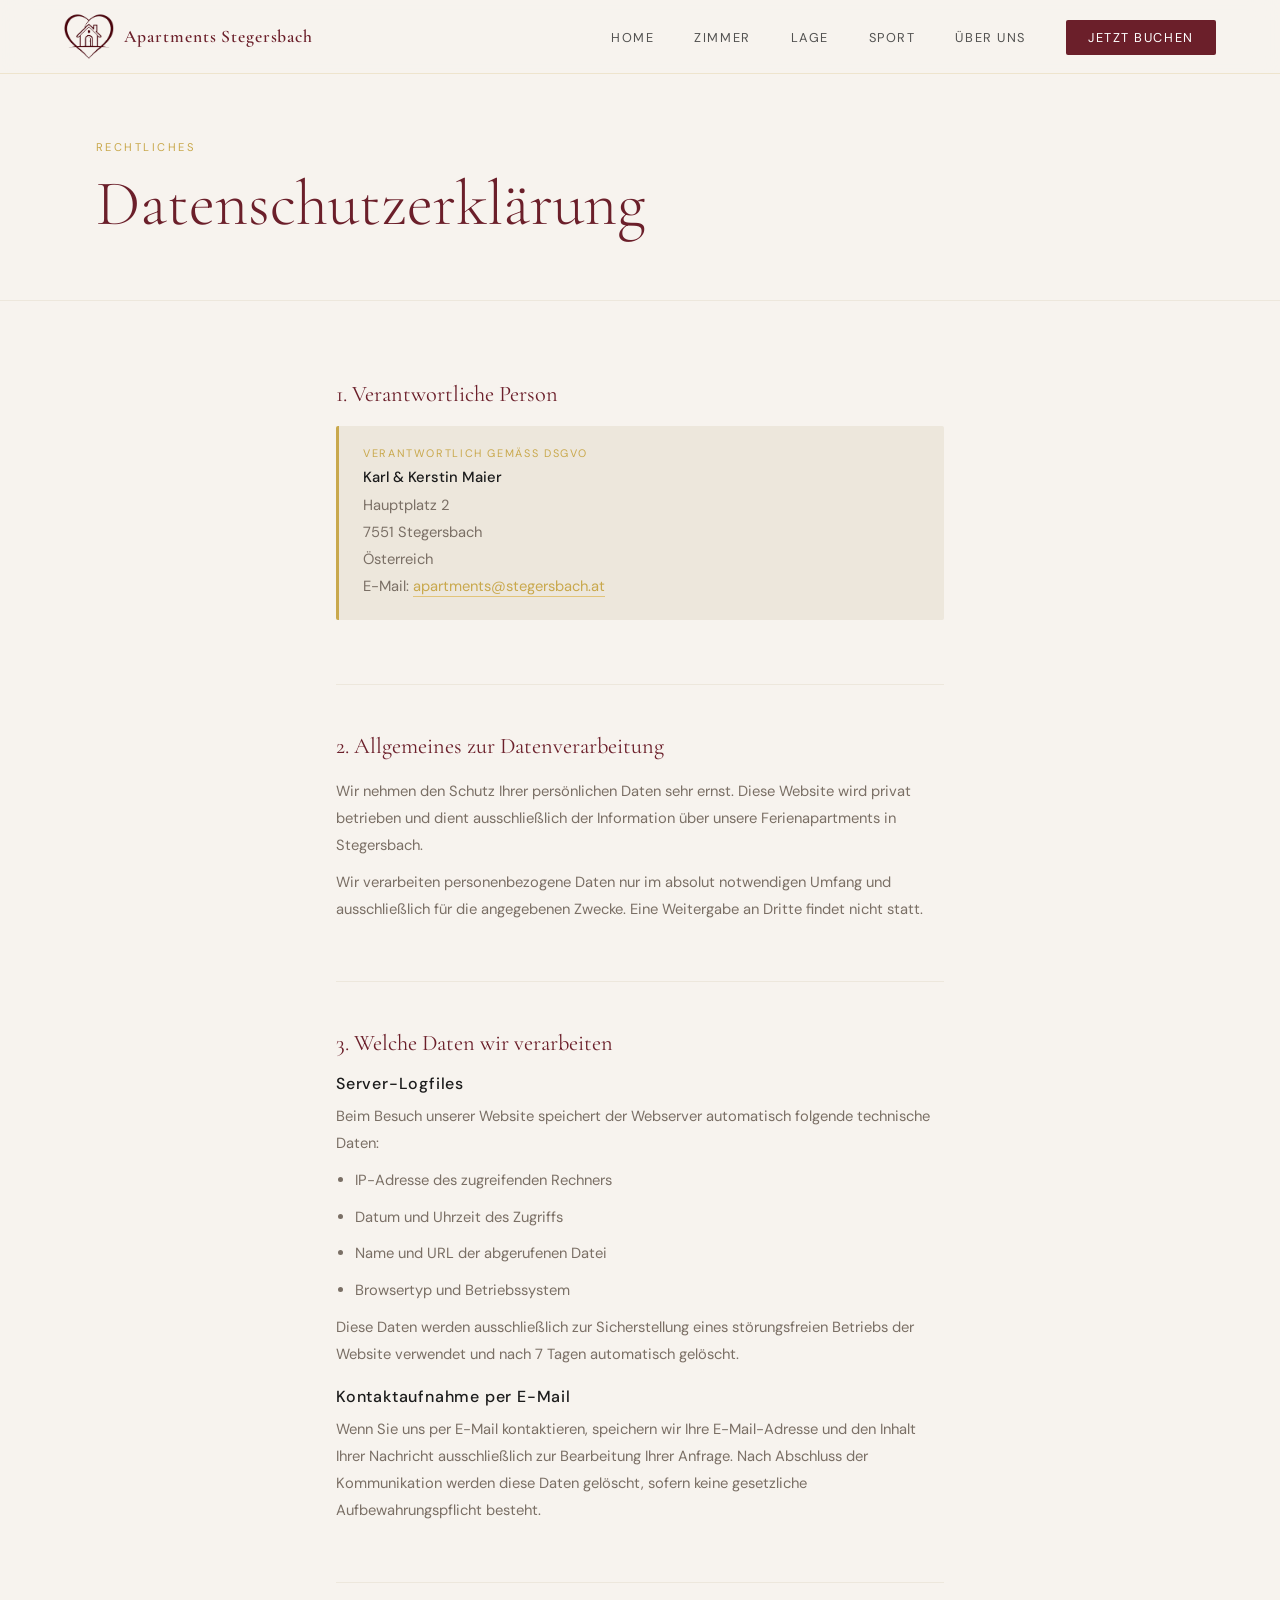
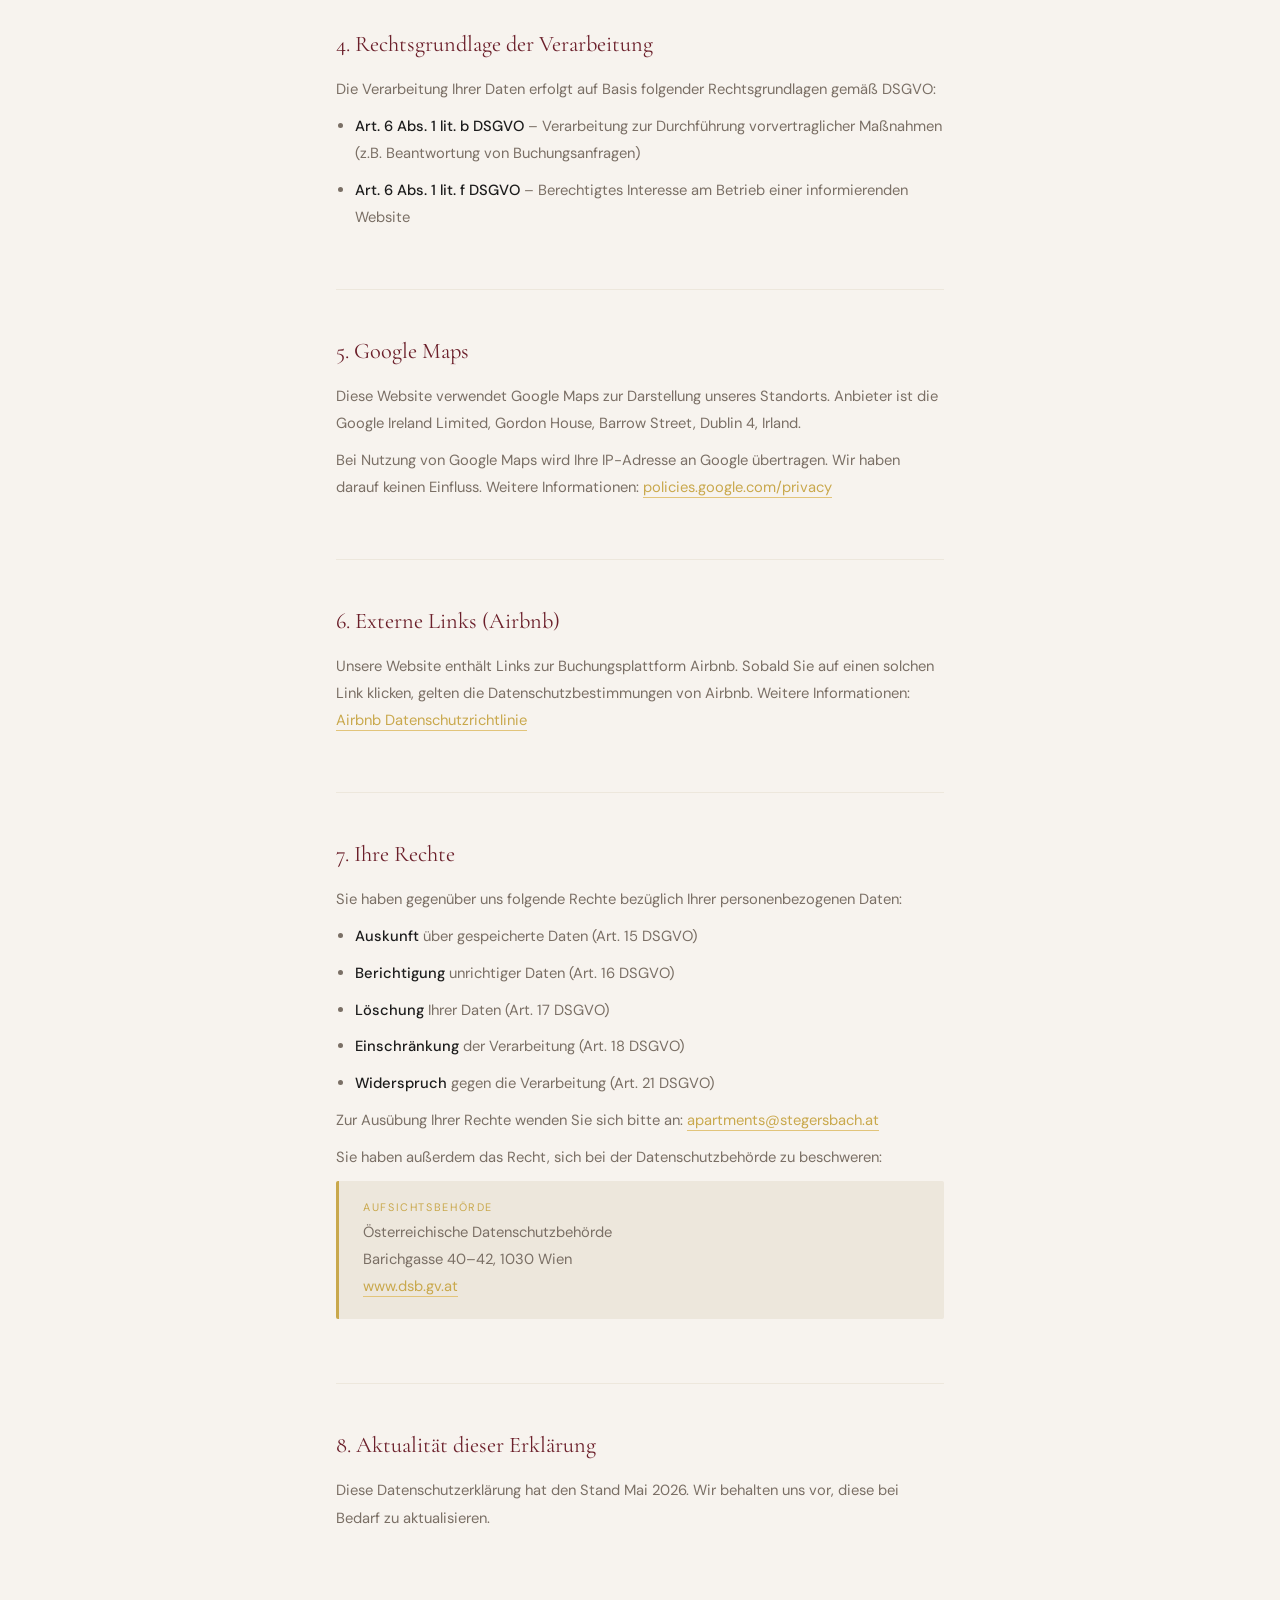
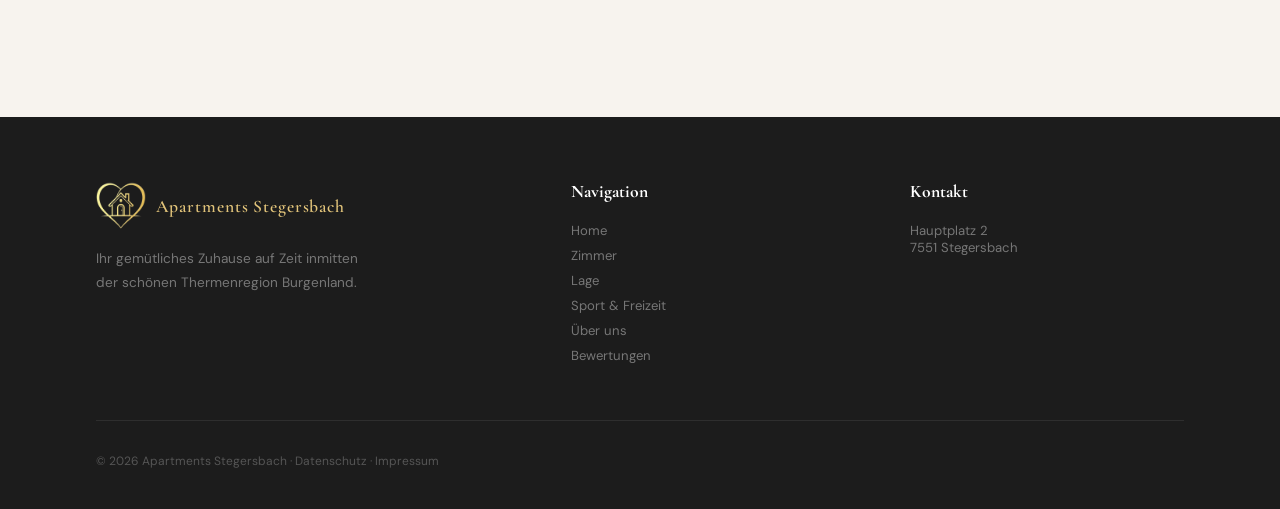
==== datenschutz.html @ 8decf9d4 "Website heartofstegersbach.at von Hostinger übernommen Statische Seite 1:1 vom Live-Server gesichert" ====
<!DOCTYPE html>
<html lang="de">
<head>
  <meta charset="UTF-8" />
  <meta name="viewport" content="width=device-width, initial-scale=1.0" />
  <title>Datenschutzerklärung – Apartments Stegersbach</title>
  <link rel="preconnect" href="https://fonts.googleapis.com" />
  <link rel="preconnect" href="https://fonts.gstatic.com" crossorigin />
  <link href="https://fonts.googleapis.com/css2?family=Cormorant+Garamond:ital,wght@0,300;0,400;0,600;1,300;1,400&family=DM+Sans:wght@300;400;500&display=swap" rel="stylesheet" />
  <link rel="stylesheet" href="style.css" />
  <style>
    .legal-hero {
      padding: 140px 6rem 60px;
      background: var(--cream);
      border-bottom: 1px solid var(--cream-dark);
    }
    .legal-hero span {
      display: block;
      font-size: 0.7rem;
      letter-spacing: 0.22em;
      text-transform: uppercase;
      color: var(--gold);
      margin-bottom: 0.8rem;
    }
    .legal-hero h1 {
      font-size: clamp(2.5rem, 5vw, 4rem);
      color: var(--burgundy);
    }
    .legal-content {
      max-width: 800px;
      margin: 0 auto;
      padding: 5rem 6rem;
    }
    .legal-section {
      margin-bottom: 3rem;
      padding-bottom: 3rem;
      border-bottom: 1px solid var(--cream-dark);
    }
    .legal-section:last-child { border-bottom: none; }
    .legal-section h2 {
      font-size: 1.4rem;
      color: var(--burgundy);
      margin-bottom: 1.2rem;
      font-family: 'Cormorant Garamond', serif;
      font-weight: 400;
    }
    .legal-section h3 {
      font-size: 1rem;
      color: var(--charcoal);
      margin: 1.2rem 0 0.6rem;
      font-family: 'DM Sans', sans-serif;
      font-weight: 500;
      letter-spacing: 0.05em;
    }
    .legal-section p,
    .legal-section li {
      font-size: 0.92rem;
      color: var(--muted);
      line-height: 1.85;
      margin-bottom: 0.6rem;
    }
    .legal-section ul { padding-left: 1.2rem; }
    .legal-section strong { color: var(--charcoal); font-weight: 500; }
    .legal-section a {
      color: var(--gold);
      text-decoration: none;
      border-bottom: 1px solid var(--gold-light);
    }
    .legal-section a:hover { color: var(--burgundy); border-color: var(--burgundy); }
    .legal-label {
      font-size: 0.68rem;
      letter-spacing: 0.15em;
      text-transform: uppercase;
      color: var(--gold);
      display: block;
      margin-bottom: 0.3rem;
    }
    .legal-block {
      background: var(--cream-dark);
      border-left: 3px solid var(--gold);
      padding: 1.2rem 1.5rem;
      margin-bottom: 1rem;
      border-radius: 2px;
    }
    .legal-block p { margin: 0; }
    @media (max-width: 900px) {
      .legal-hero { padding: 120px 2rem 40px; }
      .legal-content { padding: 3rem 2rem; }
    }
    @media (max-width: 600px) {
      .legal-hero { padding: 100px 1.5rem 30px; }
      .legal-content { padding: 2rem 1.5rem; }
    }
  </style>
</head>
<body>

  <!-- NAVBAR -->
  <nav id="navbar">
    <a href="index.html" class="logo">
      <img src="images/logo-burgundy.jpg" class="logo-icon" alt="heartofstegersbach" />
      <span class="logo-text">Apartments Stegersbach</span>
    </a>
    <button class="burger" id="burger" aria-label="Menü öffnen">
      <span></span><span></span><span></span>
    </button>
    <ul class="nav-links" id="navLinks">
      <li><a href="index.html">Home</a></li>
      <li><a href="zimmer.html">Zimmer</a></li>
      <li><a href="index.html#zentrum">Lage</a></li>
      <li><a href="index.html#sport">Sport</a></li>
      <li><a href="ueber-uns.html">Über uns</a></li>
      <li><a href="https://www.airbnb.at/rooms/1131870969533709881?source_impression_id=p3_1778003307_P3C-FinyMxoVpWGq" target="_blank" rel="noopener" class="nav-cta">Jetzt buchen</a></li>
    </ul>
  </nav>

  <!-- HERO -->
  <div class="legal-hero">
    <span>Rechtliches</span>
    <h1>Datenschutz&shy;erklärung</h1>
  </div>

  <!-- CONTENT -->
  <div class="legal-content">

    <div class="legal-section">
      <h2>1. Verantwortliche Person</h2>
      <div class="legal-block">
        <span class="legal-label">Verantwortlich gemäß DSGVO</span>
        <p><strong>Karl & Kerstin Maier</strong><br>
        Hauptplatz 2<br>
        7551 Stegersbach<br>
        Österreich<br>
        E-Mail: <a href="mailto:apartments@stegersbach.at">apartments@stegersbach.at</a></p>
      </div>
    </div>

    <div class="legal-section">
      <h2>2. Allgemeines zur Datenverarbeitung</h2>
      <p>Wir nehmen den Schutz Ihrer persönlichen Daten sehr ernst. Diese Website wird privat betrieben und dient ausschließlich der Information über unsere Ferienapartments in Stegersbach.</p>
      <p>Wir verarbeiten personenbezogene Daten nur im absolut notwendigen Umfang und ausschließlich für die angegebenen Zwecke. Eine Weitergabe an Dritte findet nicht statt.</p>
    </div>

    <div class="legal-section">
      <h2>3. Welche Daten wir verarbeiten</h2>

      <h3>Server-Logfiles</h3>
      <p>Beim Besuch unserer Website speichert der Webserver automatisch folgende technische Daten:</p>
      <ul>
        <li>IP-Adresse des zugreifenden Rechners</li>
        <li>Datum und Uhrzeit des Zugriffs</li>
        <li>Name und URL der abgerufenen Datei</li>
        <li>Browsertyp und Betriebssystem</li>
      </ul>
      <p>Diese Daten werden ausschließlich zur Sicherstellung eines störungsfreien Betriebs der Website verwendet und nach 7 Tagen automatisch gelöscht.</p>

      <h3>Kontaktaufnahme per E-Mail</h3>
      <p>Wenn Sie uns per E-Mail kontaktieren, speichern wir Ihre E-Mail-Adresse und den Inhalt Ihrer Nachricht ausschließlich zur Bearbeitung Ihrer Anfrage. Nach Abschluss der Kommunikation werden diese Daten gelöscht, sofern keine gesetzliche Aufbewahrungspflicht besteht.</p>
    </div>

    <div class="legal-section">
      <h2>4. Rechtsgrundlage der Verarbeitung</h2>
      <p>Die Verarbeitung Ihrer Daten erfolgt auf Basis folgender Rechtsgrundlagen gemäß DSGVO:</p>
      <ul>
        <li><strong>Art. 6 Abs. 1 lit. b DSGVO</strong> – Verarbeitung zur Durchführung vorvertraglicher Maßnahmen (z.B. Beantwortung von Buchungsanfragen)</li>
        <li><strong>Art. 6 Abs. 1 lit. f DSGVO</strong> – Berechtigtes Interesse am Betrieb einer informierenden Website</li>
      </ul>
    </div>

    <div class="legal-section">
      <h2>5. Google Maps</h2>
      <p>Diese Website verwendet Google Maps zur Darstellung unseres Standorts. Anbieter ist die Google Ireland Limited, Gordon House, Barrow Street, Dublin 4, Irland.</p>
      <p>Bei Nutzung von Google Maps wird Ihre IP-Adresse an Google übertragen. Wir haben darauf keinen Einfluss. Weitere Informationen: <a href="https://policies.google.com/privacy" target="_blank" rel="noopener">policies.google.com/privacy</a></p>
    </div>

    <div class="legal-section">
      <h2>6. Externe Links (Airbnb)</h2>
      <p>Unsere Website enthält Links zur Buchungsplattform Airbnb. Sobald Sie auf einen solchen Link klicken, gelten die Datenschutzbestimmungen von Airbnb. Weitere Informationen: <a href="https://www.airbnb.at/help/article/2855" target="_blank" rel="noopener">Airbnb Datenschutzrichtlinie</a></p>
    </div>

    <div class="legal-section">
      <h2>7. Ihre Rechte</h2>
      <p>Sie haben gegenüber uns folgende Rechte bezüglich Ihrer personenbezogenen Daten:</p>
      <ul>
        <li><strong>Auskunft</strong> über gespeicherte Daten (Art. 15 DSGVO)</li>
        <li><strong>Berichtigung</strong> unrichtiger Daten (Art. 16 DSGVO)</li>
        <li><strong>Löschung</strong> Ihrer Daten (Art. 17 DSGVO)</li>
        <li><strong>Einschränkung</strong> der Verarbeitung (Art. 18 DSGVO)</li>
        <li><strong>Widerspruch</strong> gegen die Verarbeitung (Art. 21 DSGVO)</li>
      </ul>
      <p>Zur Ausübung Ihrer Rechte wenden Sie sich bitte an: <a href="mailto:apartments@stegersbach.at">apartments@stegersbach.at</a></p>
      <p>Sie haben außerdem das Recht, sich bei der Datenschutzbehörde zu beschweren:</p>
      <div class="legal-block">
        <span class="legal-label">Aufsichtsbehörde</span>
        <p>Österreichische Datenschutzbehörde<br>
        Barichgasse 40–42, 1030 Wien<br>
        <a href="https://www.dsb.gv.at" target="_blank" rel="noopener">www.dsb.gv.at</a></p>
      </div>
    </div>

    <div class="legal-section">
      <h2>8. Aktualität dieser Erklärung</h2>
      <p>Diese Datenschutzerklärung hat den Stand Mai 2026. Wir behalten uns vor, diese bei Bedarf zu aktualisieren.</p>
    </div>

  </div>

<!-- FOOTER -->
<footer>
  <div class="footer-top">
    <div class="footer-brand">
      <a href="#" class="logo">
        <img src="images/logo.jpg" class="logo-icon" alt="heartofstegersbach" />
        <span class="logo-text">Apartments Stegersbach</span>
      </a>
      <p>Ihr gemütliches Zuhause auf Zeit inmitten der schönen Thermenregion Burgenland.</p>
    </div>
    <div class="footer-col">
      <h4>Navigation</h4>
      <a href="#hero">Home</a>
      <a href="zimmer.html">Zimmer</a>
      <a href="#zentrum">Lage</a>
      <a href="#sport">Sport & Freizeit</a>
      <a href="ueber-uns.html">Über uns</a>
      <a href="#testimonials">Bewertungen</a>
    </div>
    <div class="footer-col">
      <h4>Kontakt</h4>
      <p>Hauptplatz 2<br>7551 Stegersbach</p>
    </div>
  </div>
  <div class="footer-bottom">
    <p>© 2026 Apartments Stegersbach · <a href="datenschutz.html" style="color:rgba(255,255,255,0.25);text-decoration:none;">Datenschutz</a> · <a href="impressum.html" style="color:rgba(255,255,255,0.25);text-decoration:none;">Impressum</a></p>
    <div class="social-links"></div>
  </div>
</footer>

  <script>
    const navbar = document.getElementById('navbar');
    window.addEventListener('scroll', () => navbar.classList.toggle('scrolled', window.scrollY > 40));
    const burger = document.getElementById('burger');
    const navLinks = document.getElementById('navLinks');
    burger.addEventListener('click', () => {
      burger.classList.toggle('open');
      navLinks.classList.toggle('open');
    });
    navLinks.querySelectorAll('a').forEach(link => {
      link.addEventListener('click', () => {
        burger.classList.remove('open');
        navLinks.classList.remove('open');
      });
    });
  </script>
</body>
</html>
---- style.css ----
/* ═══════════════════════════════════════════════════
   Apartments Stegersbach – Gemeinsames Stylesheet
   Gültig für: index.html, zimmer.html, ueber-uns.html
   ═══════════════════════════════════════════════════ */

/* ── CSS VARIABLEN ── */
:root {
  --burgundy: #6B1F2A;
  --burgundy-light: #8a2535;
  --gold: #C9A84C;
  --gold-light: #e2c47a;
  --cream: #F7F3EE;
  --cream-dark: #EDE7DC;
  --charcoal: #1C1C1C;
  --muted: #7A6F65;
  --white: #FFFFFF;
}

/* ── RESET & BASE ── */
*, *::before, *::after { box-sizing: border-box; margin: 0; padding: 0; }
html { scroll-behavior: smooth; }
body {
  font-family: 'DM Sans', sans-serif;
  background: var(--cream);
  color: var(--charcoal);
  overflow-x: hidden;
}

/* ── TYPOGRAFIE ── */
h1, h2, h3 { font-family: 'Cormorant Garamond', serif; font-weight: 300; line-height: 1.15; }
h1 { font-size: clamp(2.8rem, 6vw, 5rem); }
h2 { font-size: clamp(2rem, 4vw, 3.4rem); }
h3 { font-size: clamp(1.4rem, 2.5vw, 2rem); }

/* ── SECTION TAG ── */
.section-tag {
  display: block;
  font-size: 0.68rem;
  letter-spacing: 0.22em;
  text-transform: uppercase;
  color: var(--gold);
  margin-bottom: 0.8rem;
}

section { position: relative; }

/* ══════════════════════════════
   NAVBAR (Header)
   ══════════════════════════════ */
nav {
  position: fixed;
  top: 0; left: 0; right: 0;
  z-index: 999 !important;
  display: flex;
  align-items: center;
  justify-content: space-between;
  padding: 1.2rem 4rem;
  background: rgba(247, 243, 238, 0.9);
  backdrop-filter: blur(14px);
  -webkit-backdrop-filter: blur(14px);
  border-bottom: 1px solid rgba(201, 168, 76, 0.2);
  transition: box-shadow 0.3s;
  height: 74px; /* ← feste Höhe */
}

.room-nav {
  z-index: 90;
  top: 74px; /* ← exakt gleich wie nav height */
}

nav.scrolled { box-shadow: 0 2px 30px rgba(0,0,0,0.08); }

.logo {
  display: flex;
  align-items: center;
  gap: 0.6rem;
  text-decoration: none;
  color: var(--burgundy);
}
.logo-icon {
  width: 50px; height: 50px;
  display: flex; align-items: center; justify-content: center;
  font-size: 1.2rem;
}
.logo-text {
  font-family: 'Cormorant Garamond', serif;
  font-size: 1.1rem;
  font-weight: 600;
  letter-spacing: 0.05em;
}

.nav-links { display: flex; gap: 2.5rem; list-style: none; }
.nav-links a {
  text-decoration: none;
  font-size: 0.8rem;
  letter-spacing: 0.12em;
  text-transform: uppercase;
  color: var(--charcoal);
  opacity: 0.75;
  transition: opacity 0.2s, color 0.2s;
  position: relative;
}
.nav-links a::after {
  content: '';
  position: absolute; bottom: -3px; left: 0; right: 0;
  height: 1px;
  background: var(--gold);
  transform: scaleX(0);
  transform-origin: left;
  transition: transform 0.25s ease;
}
.nav-links a:hover,
.nav-links a.active { opacity: 1; color: var(--burgundy); }
.nav-links a:hover::after,
.nav-links a.active::after { transform: scaleX(1); }

.nav-cta {
  background: var(--burgundy) !important;
  color: var(--white) !important;
  opacity: 1 !important;
  padding: 0.55rem 1.4rem;
  border-radius: 2px;
}
.nav-cta::after { display: none !important; }
.nav-cta:hover { background: var(--burgundy-light) !important; }

/* ══════════════════════════════
   BUTTONS
   ══════════════════════════════ */
.btn-primary {
  display: inline-block;
  padding: 0.9rem 2.2rem;
  background: var(--burgundy);
  color: var(--white);
  text-decoration: none;
  font-size: 0.8rem;
  letter-spacing: 0.1em;
  text-transform: uppercase;
  border-radius: 2px;
  transition: background 0.25s, transform 0.2s;
  cursor: pointer;
  border: none;
  font-family: 'DM Sans', sans-serif;
}
.btn-primary:hover { background: var(--burgundy-light); transform: translateY(-2px); }

.btn-outline {
  display: inline-block;
  padding: 0.9rem 2.2rem;
  border: 1.5px solid var(--gold);
  color: var(--gold);
  text-decoration: none;
  font-size: 0.8rem;
  letter-spacing: 0.1em;
  text-transform: uppercase;
  border-radius: 2px;
  transition: background 0.25s, color 0.25s, transform 0.2s;
  cursor: pointer;
  background: transparent;
  font-family: 'DM Sans', sans-serif;
}
.btn-outline:hover { background: var(--gold); color: var(--white); transform: translateY(-2px); }

/* ══════════════════════════════
   FOOTER
   ══════════════════════════════ */
footer {
  background: var(--charcoal);
  padding: 4rem 6rem 2.5rem;
}
.footer-top {
  display: grid;
  grid-template-columns: 1.5fr 1fr 1fr;
  gap: 4rem;
  padding-bottom: 3rem;
  border-bottom: 1px solid rgba(255,255,255,0.08);
  margin-bottom: 2rem;
}
.footer-brand .logo { color: var(--gold-light); margin-bottom: 1rem; }
.footer-brand p {
  font-size: 0.85rem;
  color: rgba(255,255,255,0.4);
  line-height: 1.75;
  max-width: 280px;
  margin-top: 1rem;
}
.footer-col h4 {
  font-family: 'Cormorant Garamond', serif;
  font-size: 1.1rem;
  color: var(--white);
  margin-bottom: 1.2rem;
}
.footer-col a,
.footer-col p {
  display: block;
  font-size: 0.82rem;
  color: rgba(255,255,255,0.4);
  text-decoration: none;
  margin-bottom: 0.5rem;
  transition: color 0.2s;
}
.footer-col a:hover { color: var(--gold-light); }
.footer-bottom {
  display: flex;
  justify-content: space-between;
  align-items: center;
}
.footer-bottom p { font-size: 0.75rem; color: rgba(255,255,255,0.25); }
.social-links { display: flex; gap: 0.8rem; }
.social-link {
  width: 34px; height: 34px;
  border: 1px solid rgba(255,255,255,0.12);
  border-radius: 50%;
  display: flex; align-items: center; justify-content: center;
  color: rgba(255,255,255,0.4);
  text-decoration: none;
  font-size: 0.8rem;
  transition: border-color 0.2s, color 0.2s;
}
.social-link:hover { border-color: var(--gold); color: var(--gold); }

/* ══════════════════════════════
   SCROLL REVEAL ANIMATIONEN
   ══════════════════════════════ */
.reveal {
  opacity: 0;
  transform: translateY(28px);
  transition: opacity 0.75s ease, transform 0.75s ease;
}
.reveal.visible { opacity: 1; transform: translateY(0); }

.reveal-left {
  opacity: 0;
  transform: translateX(-30px);
  transition: opacity 0.75s ease, transform 0.75s ease;
}
.reveal-left.visible { opacity: 1; transform: translateX(0); }

.reveal-right {
  opacity: 0;
  transform: translateX(30px);
  transition: opacity 0.75s ease, transform 0.75s ease;
}
.reveal-right.visible { opacity: 1; transform: translateX(0); }

.reveal-delay-1,
.d1 { transition-delay: 0.1s; }
.reveal-delay-2,
.d2 { transition-delay: 0.2s; }
.reveal-delay-3,
.d3 { transition-delay: 0.3s; }
.reveal-delay-4,
.d4 { transition-delay: 0.4s; }

/* ── KEYFRAME ANIMATIONEN ── */
@keyframes fadeUp {
  from { opacity: 0; transform: translateY(20px); }
  to   { opacity: 1; transform: translateY(0); }
}
@keyframes fadeIn {
  from { opacity: 0; }
  to   { opacity: 1; }
}

/* ══════════════════════════════
   RESPONSIVE / MOBILE (gemeinsam)
   ══════════════════════════════ */
@media (max-width: 900px) {
  nav { padding: 1rem 1.5rem; }
  .nav-links { display: none; }
  footer { padding: 3rem 2rem 2rem; }
  .footer-top { grid-template-columns: 1fr; gap: 2rem; }
}

/* ══ BURGER MENÜ ══ */
.burger {
  display: none;
  flex-direction: column;
  gap: 5px;
  cursor: pointer;
  padding: 0.5rem;
  background: none;
  border: none;
  z-index: 200;
}
.burger span {
  display: block;
  width: 24px;
  height: 2px;
  background: var(--burgundy);
  transition: transform 0.3s, opacity 0.3s;
}
.burger.open span:nth-child(1) { transform: translateY(7px) rotate(45deg); }
.burger.open span:nth-child(2) { opacity: 0; }
.burger.open span:nth-child(3) { transform: translateY(-7px) rotate(-45deg); }

@media (max-width: 900px) {
  .burger { display: flex; }

  /* Fullscreen Overlay */
  .nav-links {
    display: none !important;
    position: fixed !important;
    top: 0 !important;
    left: 0 !important;
    right: 0 !important;
    bottom: 0 !important;
    width: 100vw !important;
    height: 100vh !important;
    background: var(--cream) !important;
    flex-direction: column !important;
    align-items: center !important;
    justify-content: center !important;
    gap: 2rem !important;
    z-index: 150 !important;
    margin: 0 !important;
    padding: 0 !important;
    list-style: none !important;
  }
  .nav-links.open { display: flex !important; }
  .nav-links a {
    font-size: 1.2rem;
    letter-spacing: 0.15em;
    color: var(--burgundy);
  }
  .nav-links .nav-cta {
    padding: 0.8rem 2rem;
    font-size: 1rem;
    background: var(--burgundy) !important;
    color: var(--white) !important;
  }

  /* STEGERSBACH Schriftzug ausblenden */
  .hero-left::before {
    display: none !important;
  }
}

/* Karten-Container füllt die gesamte Grid-Zelle */
.location-map {
  display: flex;
  flex-direction: column;
}

.location-map .map-container {
  flex: 1;
  min-height: 0;
  height: auto !important; /* überschreibt das inline height:300px */
}
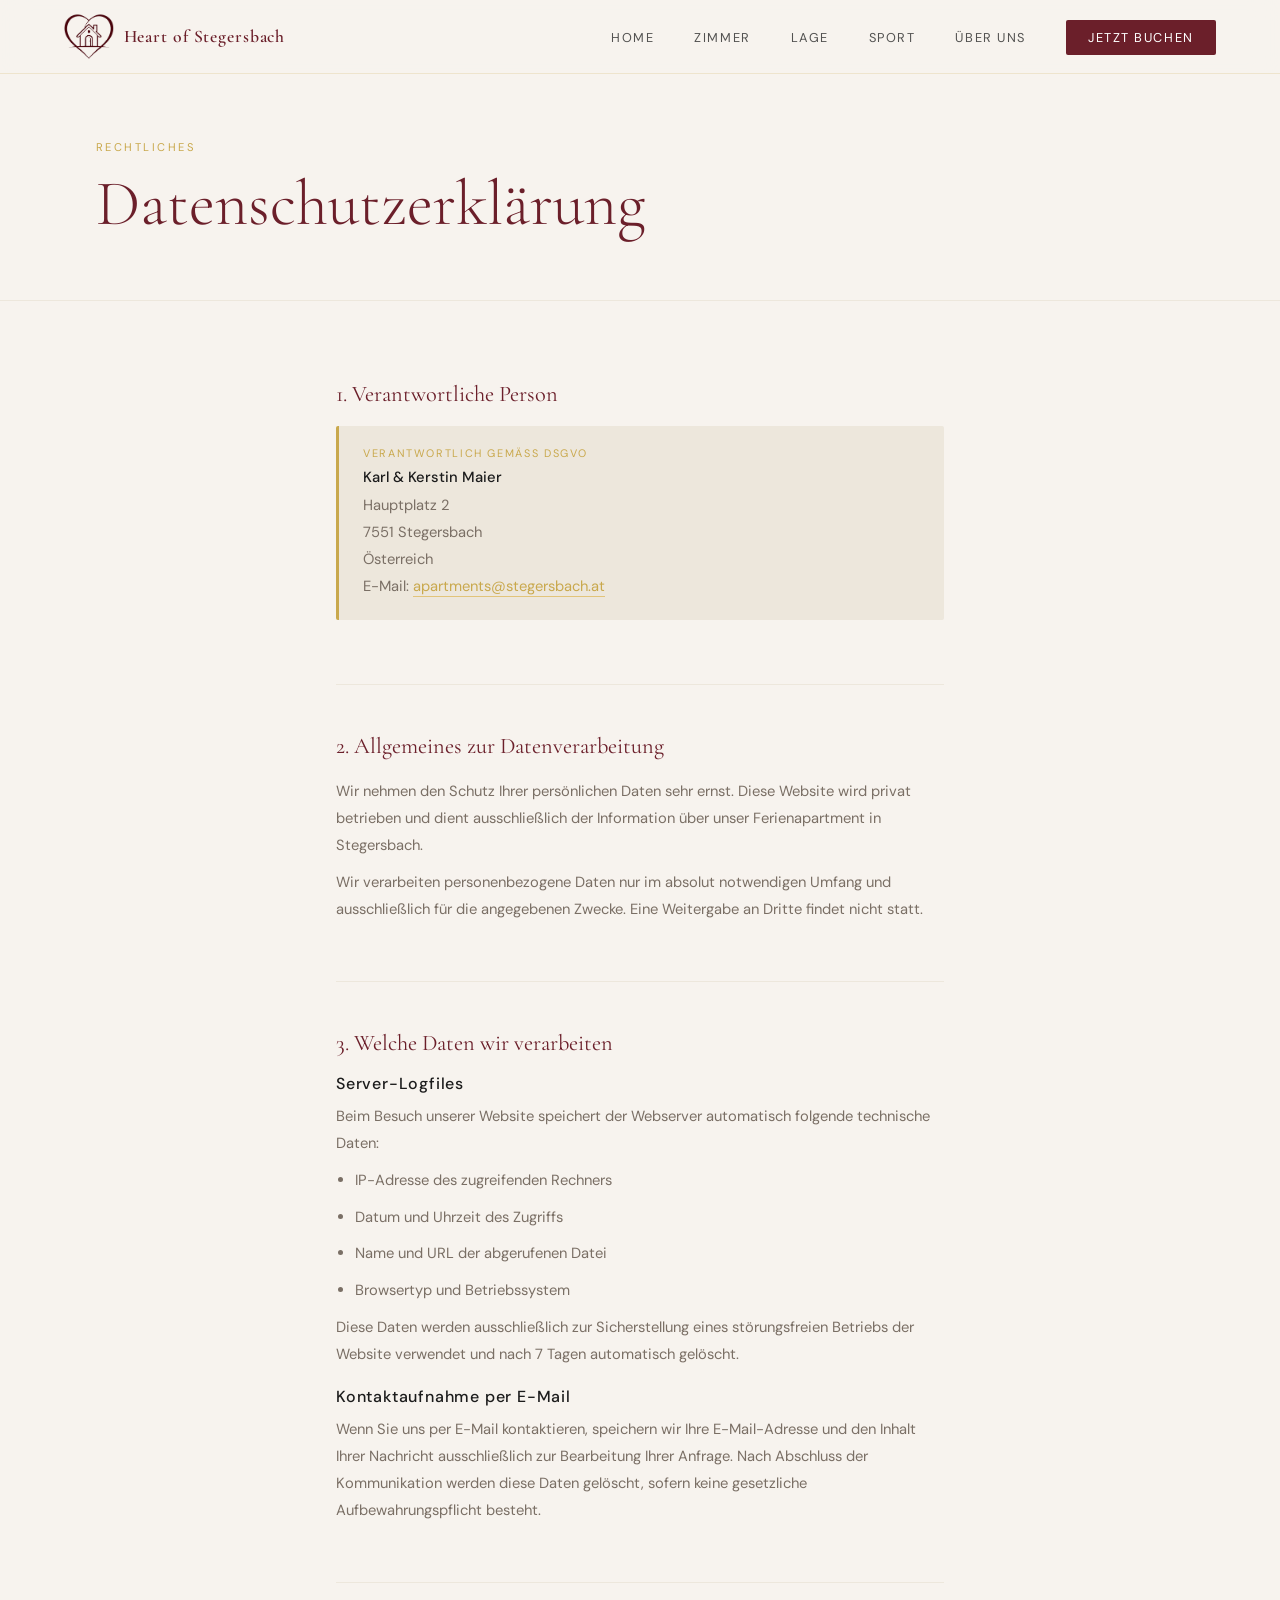
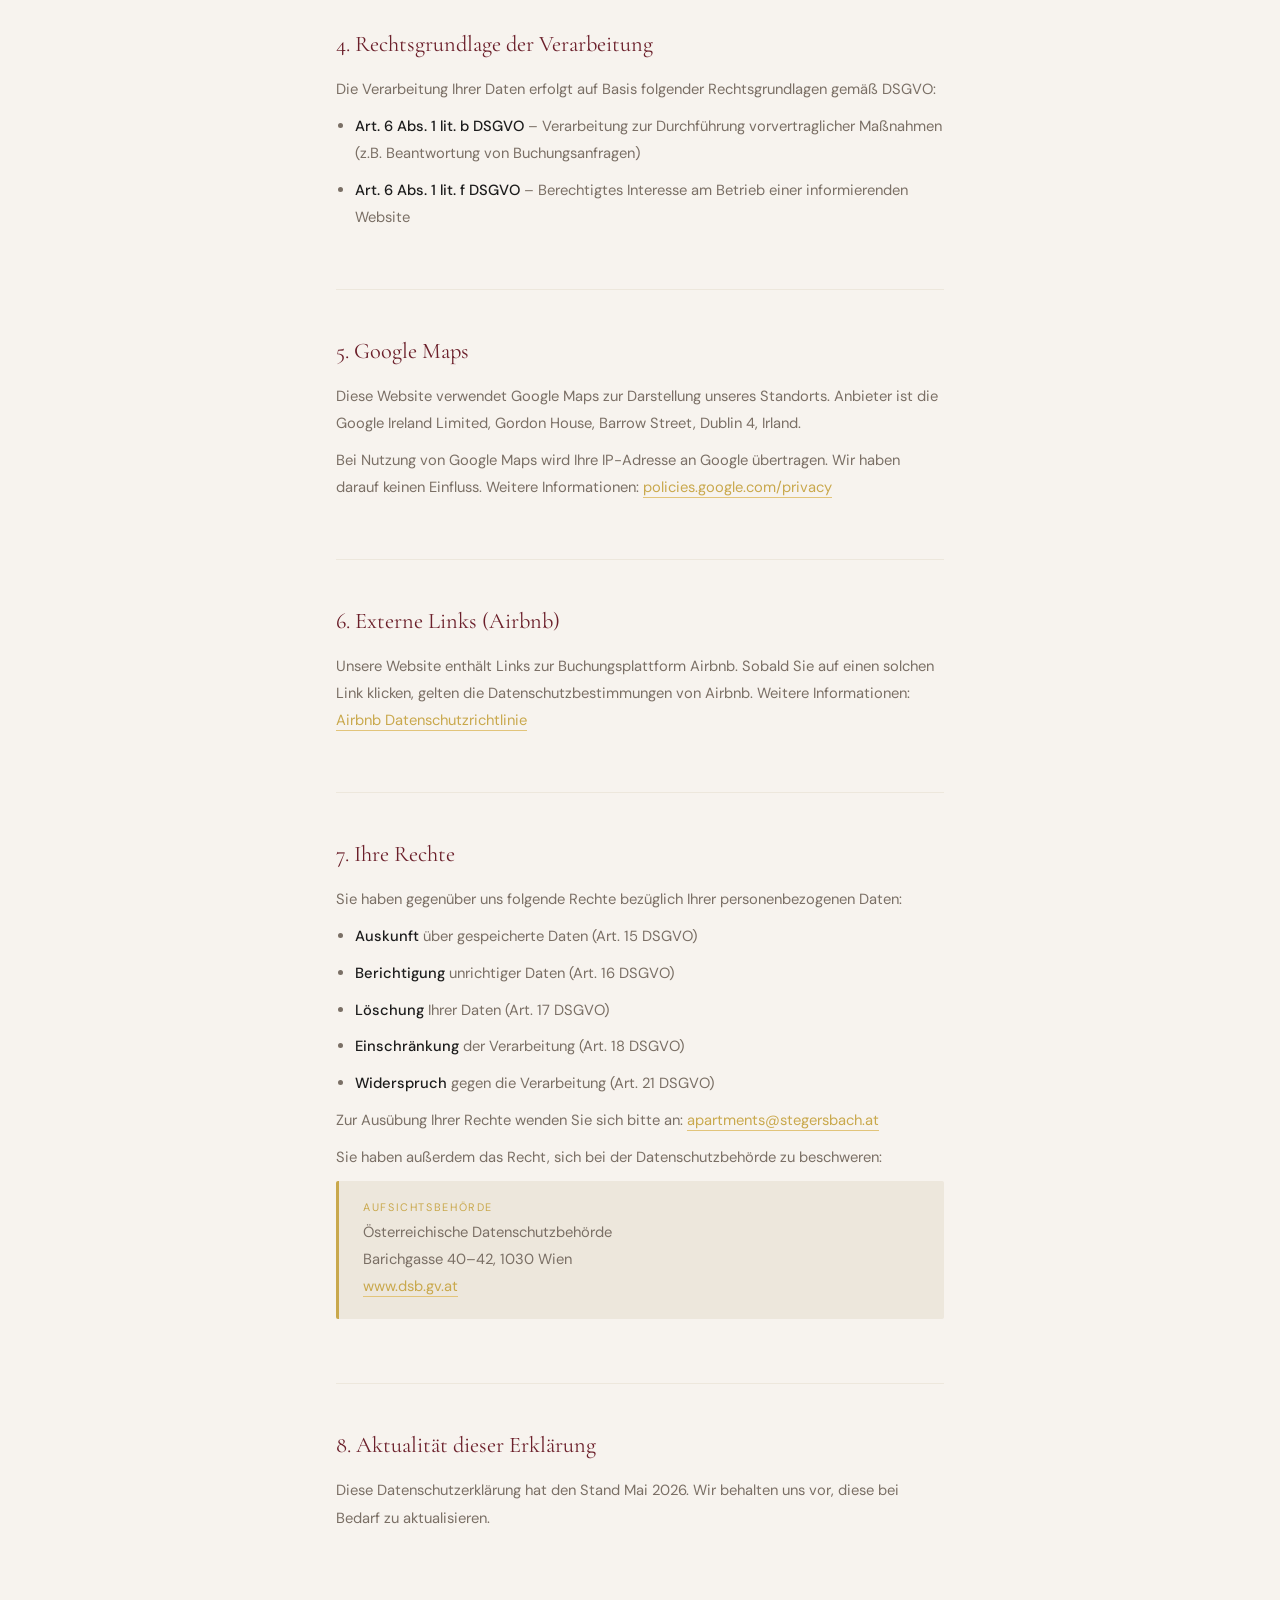
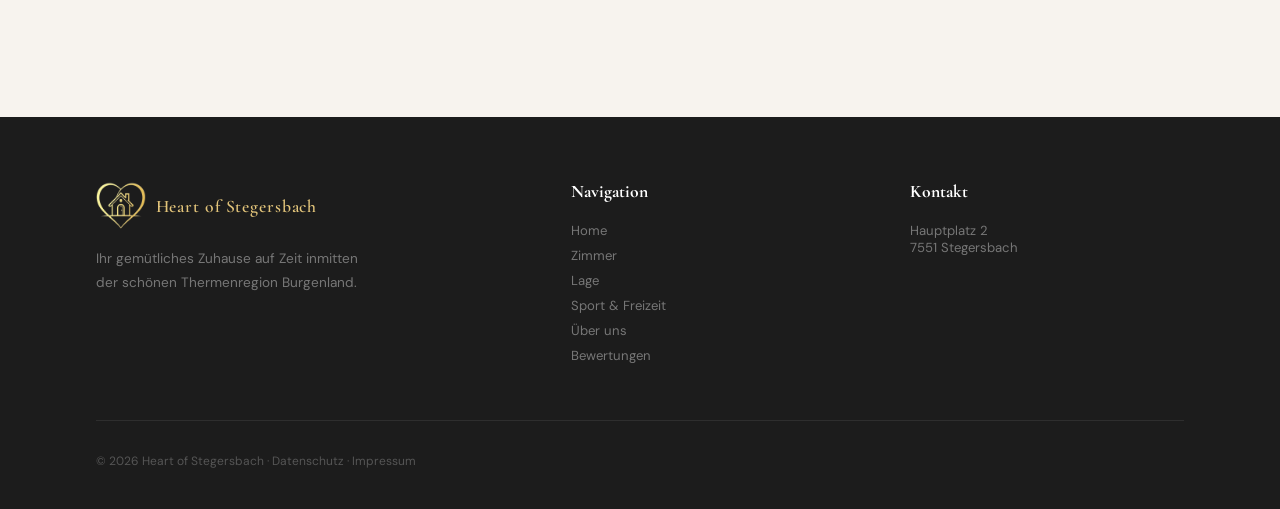
==== commit 17235767: "Name auf „Heart of Stegersbach“ geändert, Zimmer statt Apartments Es ist ein Apartment mit mehreren " ====
--- a/datenschutz.html
+++ b/datenschutz.html
@@ -3,7 +3,11 @@
 <head>
   <meta charset="UTF-8" />
   <meta name="viewport" content="width=device-width, initial-scale=1.0" />
-  <title>Datenschutzerklärung – Apartments Stegersbach</title>
+  <title>Datenschutzerklärung – Heart of Stegersbach</title>
+  <meta name="description" content="Datenschutzerklärung von Heart of Stegersbach: welche Daten beim Besuch dieser Website verarbeitet werden und welche Rechte Sie haben." />
+  <link rel="icon" href="favicon.ico" sizes="48x48" />
+  <link rel="icon" href="icon-192.png" type="image/png" sizes="192x192" />
+  <link rel="apple-touch-icon" href="apple-touch-icon.png" />
   <link rel="preconnect" href="https://fonts.googleapis.com" />
   <link rel="preconnect" href="https://fonts.gstatic.com" crossorigin />
   <link href="https://fonts.googleapis.com/css2?family=Cormorant+Garamond:ital,wght@0,300;0,400;0,600;1,300;1,400&family=DM+Sans:wght@300;400;500&display=swap" rel="stylesheet" />
@@ -99,7 +103,7 @@
   <nav id="navbar">
     <a href="index.html" class="logo">
       <img src="images/logo-burgundy.jpg" class="logo-icon" alt="heartofstegersbach" />
-      <span class="logo-text">Apartments Stegersbach</span>
+      <span class="logo-text">Heart of Stegersbach</span>
     </a>
     <button class="burger" id="burger" aria-label="Menü öffnen">
       <span></span><span></span><span></span>
@@ -137,7 +141,7 @@
 
     <div class="legal-section">
       <h2>2. Allgemeines zur Datenverarbeitung</h2>
-      <p>Wir nehmen den Schutz Ihrer persönlichen Daten sehr ernst. Diese Website wird privat betrieben und dient ausschließlich der Information über unsere Ferienapartments in Stegersbach.</p>
+      <p>Wir nehmen den Schutz Ihrer persönlichen Daten sehr ernst. Diese Website wird privat betrieben und dient ausschließlich der Information über unser Ferienapartment in Stegersbach.</p>
       <p>Wir verarbeiten personenbezogene Daten nur im absolut notwendigen Umfang und ausschließlich für die angegebenen Zwecke. Eine Weitergabe an Dritte findet nicht statt.</p>
     </div>
 
@@ -211,7 +215,7 @@
     <div class="footer-brand">
       <a href="#" class="logo">
         <img src="images/logo.jpg" class="logo-icon" alt="heartofstegersbach" />
-        <span class="logo-text">Apartments Stegersbach</span>
+        <span class="logo-text">Heart of Stegersbach</span>
       </a>
       <p>Ihr gemütliches Zuhause auf Zeit inmitten der schönen Thermenregion Burgenland.</p>
     </div>
@@ -230,7 +234,7 @@
     </div>
   </div>
   <div class="footer-bottom">
-    <p>© 2026 Apartments Stegersbach · <a href="datenschutz.html" style="color:rgba(255,255,255,0.25);text-decoration:none;">Datenschutz</a> · <a href="impressum.html" style="color:rgba(255,255,255,0.25);text-decoration:none;">Impressum</a></p>
+    <p>© 2026 Heart of Stegersbach · <a href="datenschutz.html" style="color:rgba(255,255,255,0.25);text-decoration:none;">Datenschutz</a> · <a href="impressum.html" style="color:rgba(255,255,255,0.25);text-decoration:none;">Impressum</a></p>
     <div class="social-links"></div>
   </div>
 </footer>
--- a/style.css
+++ b/style.css
@@ -1,5 +1,5 @@
 /* ═══════════════════════════════════════════════════
-   Apartments Stegersbach – Gemeinsames Stylesheet
+   Heart of Stegersbach – Gemeinsames Stylesheet
    Gültig für: index.html, zimmer.html, ueber-uns.html
    ═══════════════════════════════════════════════════ */
 
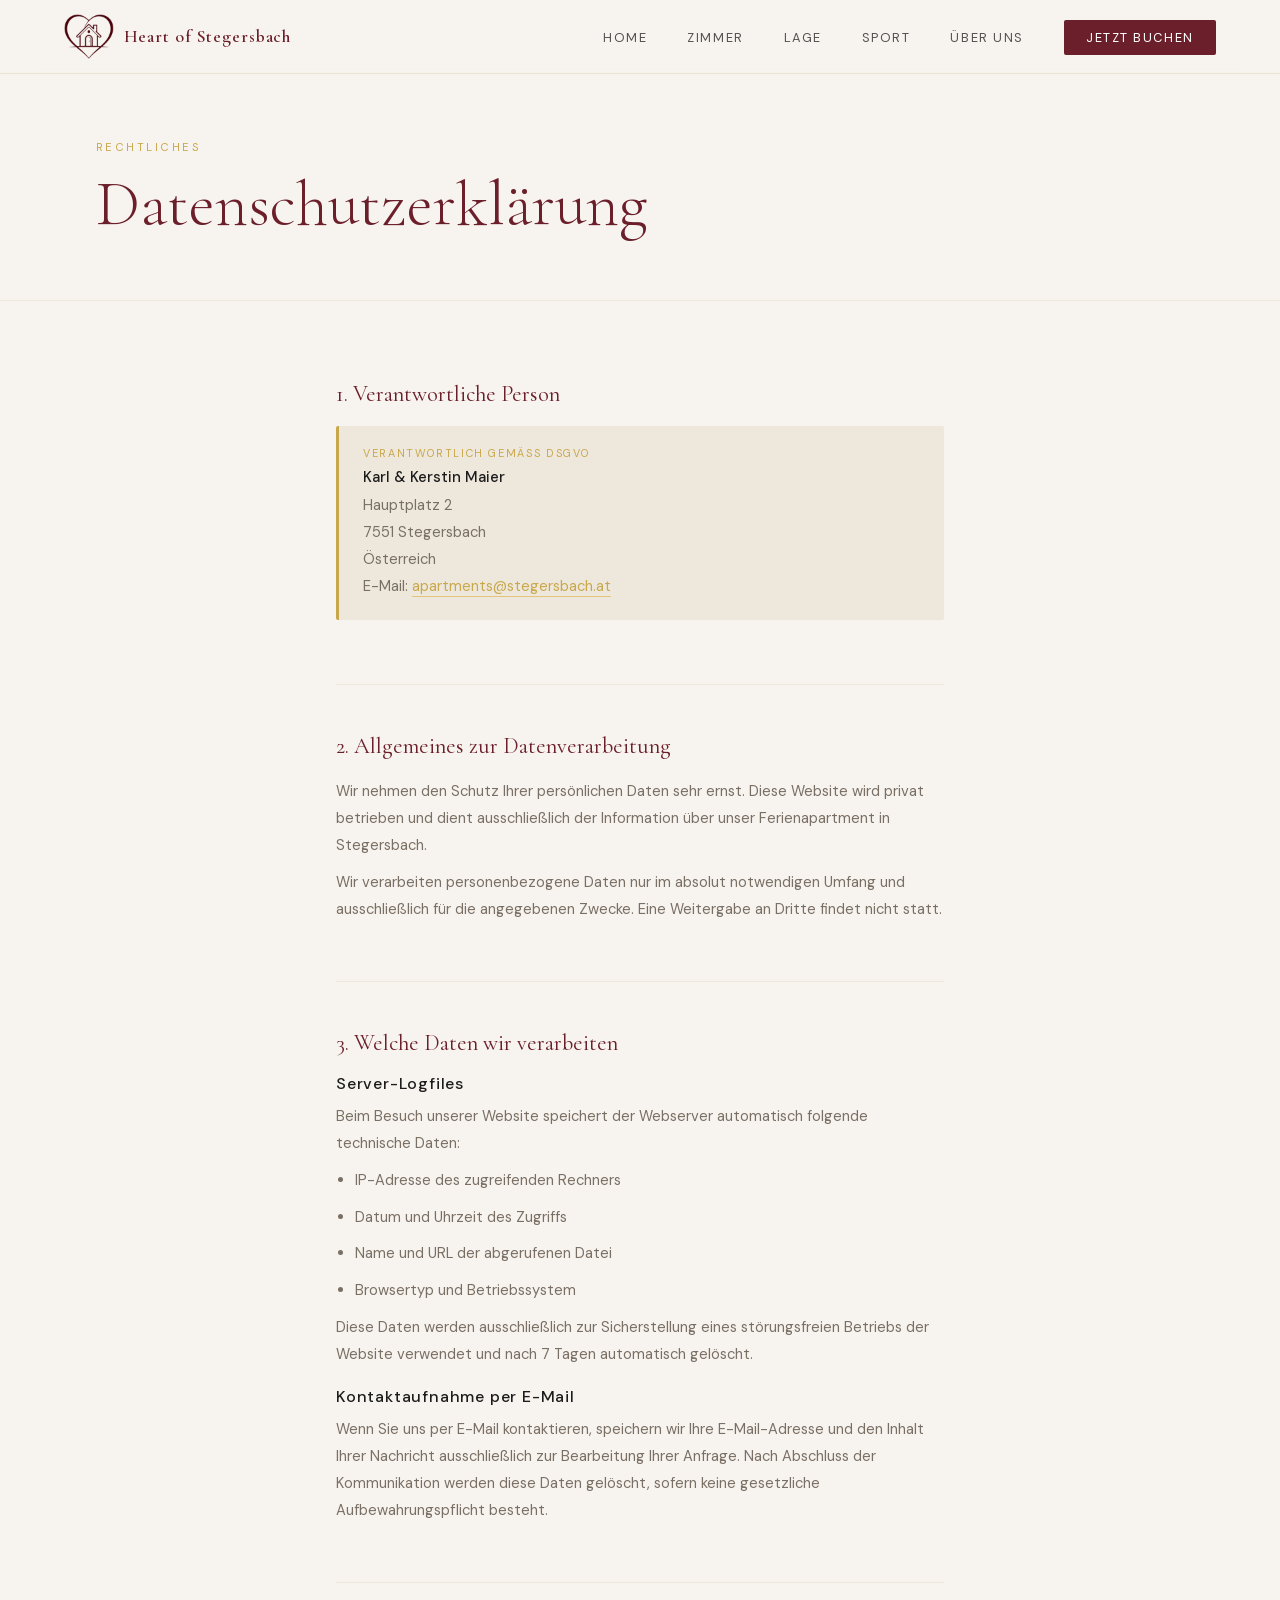
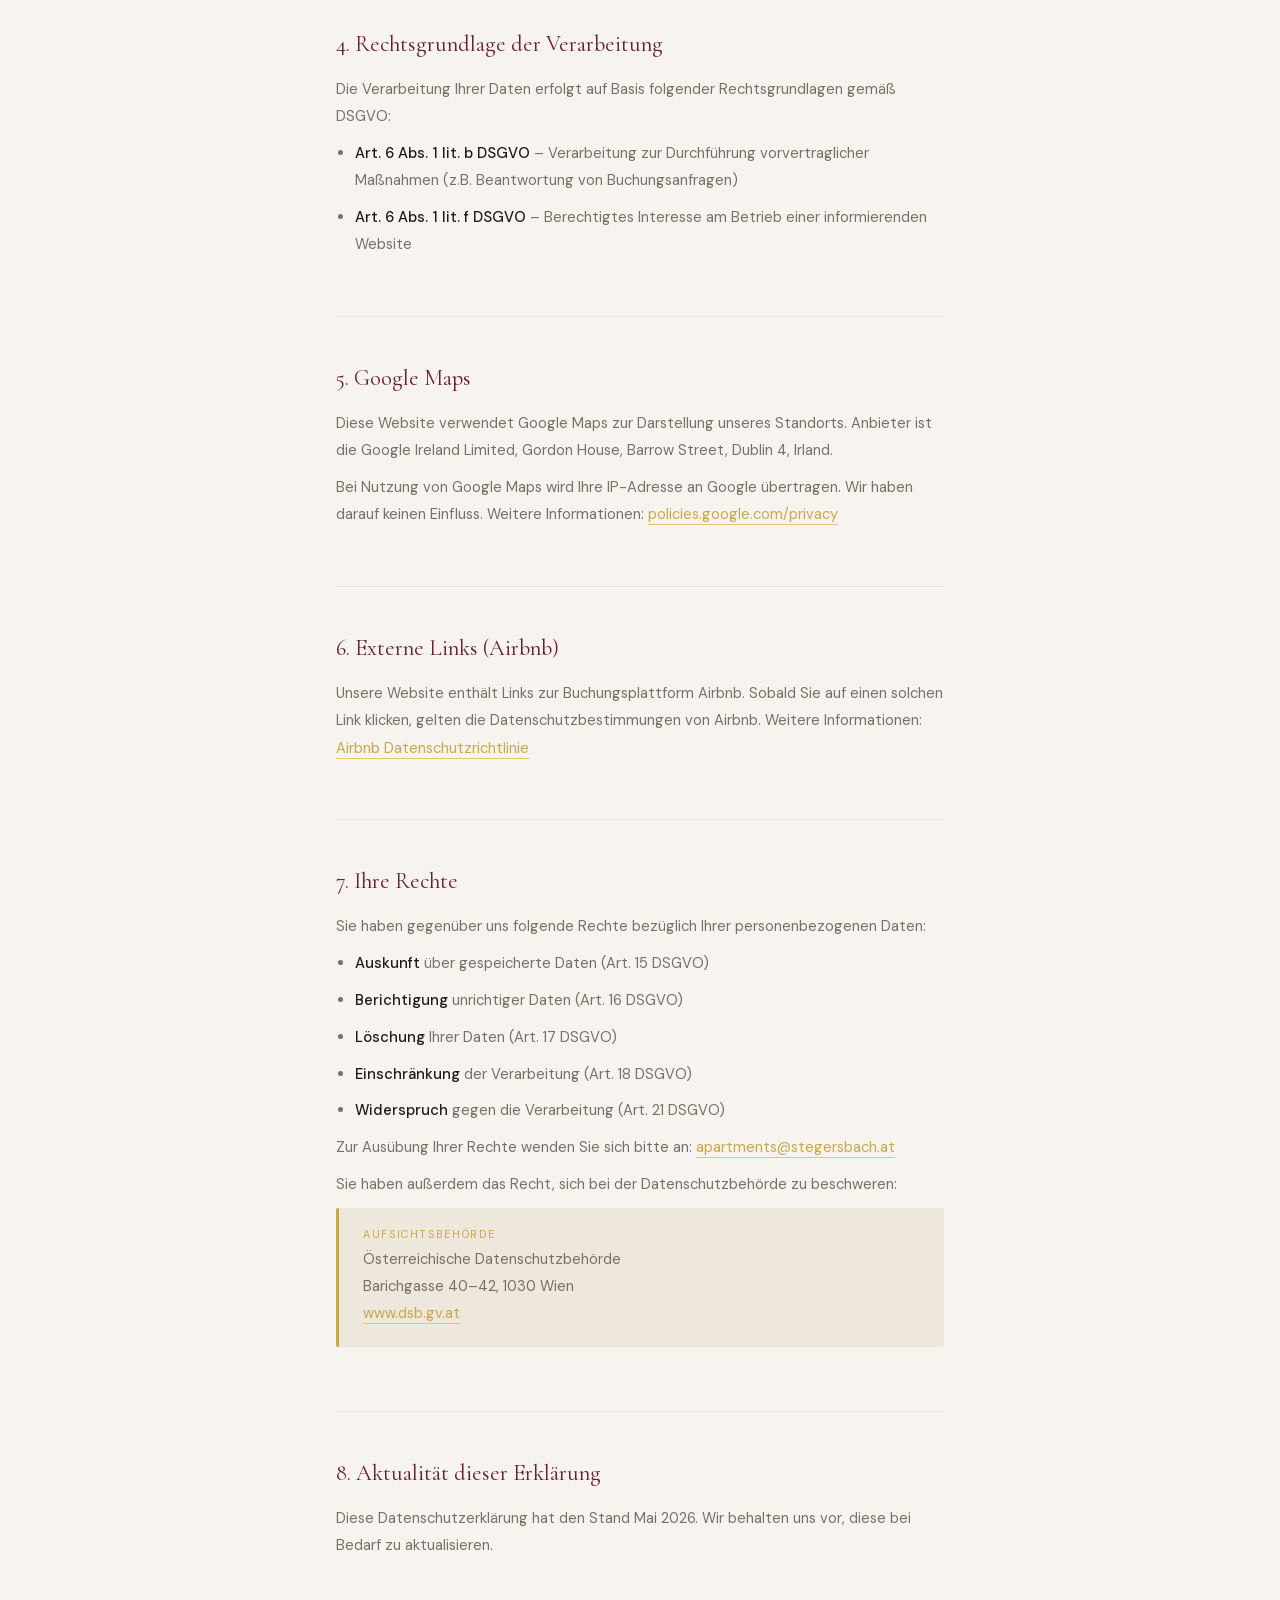
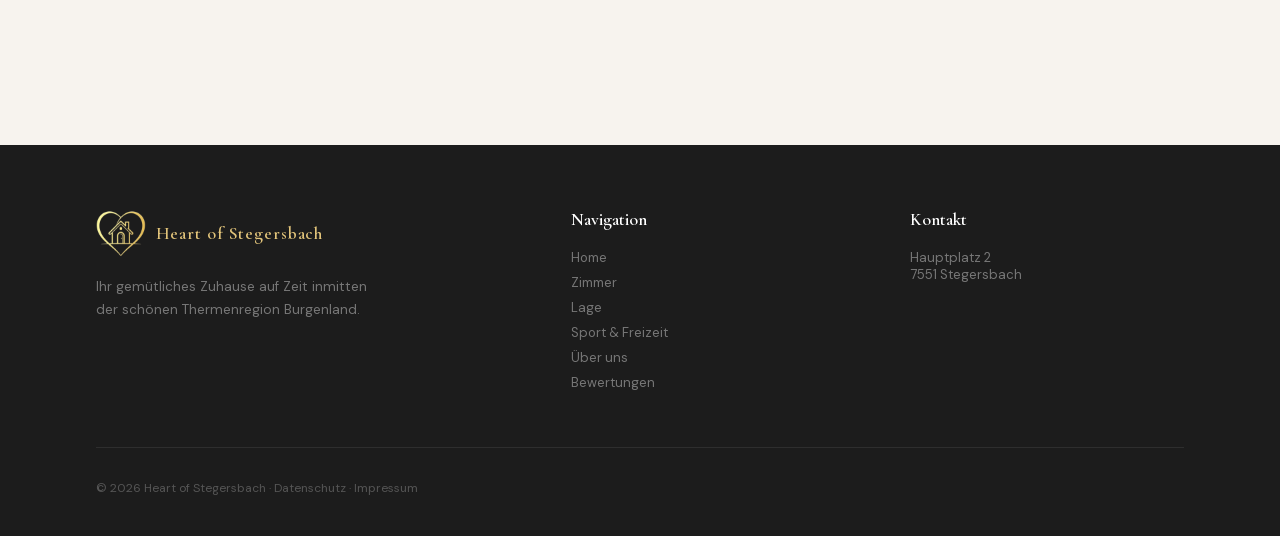
==== commit 13f2e838: "SEO, Ladezeit und Datenschutz verbessert - Schriften lokal gehostet statt von Google Fonts geladen -" ====
--- a/datenschutz.html
+++ b/datenschutz.html
@@ -8,9 +8,20 @@
   <link rel="icon" href="favicon.ico" sizes="48x48" />
   <link rel="icon" href="icon-192.png" type="image/png" sizes="192x192" />
   <link rel="apple-touch-icon" href="apple-touch-icon.png" />
-  <link rel="preconnect" href="https://fonts.googleapis.com" />
-  <link rel="preconnect" href="https://fonts.gstatic.com" crossorigin />
-  <link href="https://fonts.googleapis.com/css2?family=Cormorant+Garamond:ital,wght@0,300;0,400;0,600;1,300;1,400&family=DM+Sans:wght@300;400;500&display=swap" rel="stylesheet" />
+  <link rel="canonical" href="https://heartofstegersbach.at/datenschutz.html" />
+  <link rel="preload" href="fonts/cormorant-garamond-latin.woff2" as="font" type="font/woff2" crossorigin />
+  <link rel="preload" href="fonts/dm-sans-latin.woff2" as="font" type="font/woff2" crossorigin />
+  <meta property="og:type" content="website" />
+  <meta property="og:site_name" content="Heart of Stegersbach" />
+  <meta property="og:locale" content="de_AT" />
+  <meta property="og:title" content="Datenschutzerklärung – Heart of Stegersbach" />
+  <meta property="og:description" content="Datenschutzerklärung von Heart of Stegersbach: welche Daten beim Besuch dieser Website verarbeitet werden und welche Rechte Sie haben." />
+  <meta property="og:url" content="https://heartofstegersbach.at/datenschutz.html" />
+  <meta property="og:image" content="https://heartofstegersbach.at/images/og-image.jpg" />
+  <meta property="og:image:width" content="1200" />
+  <meta property="og:image:height" content="630" />
+  <meta property="og:image:alt" content="Das Haus am Hauptplatz 2 in Stegersbach" />
+  <meta name="twitter:card" content="summary_large_image" />
   <link rel="stylesheet" href="style.css" />
   <style>
     .legal-hero {
@@ -102,7 +113,7 @@
   <!-- NAVBAR -->
   <nav id="navbar">
     <a href="index.html" class="logo">
-      <img src="images/logo-burgundy.jpg" class="logo-icon" alt="heartofstegersbach" />
+      <img src="images/logo-burgundy.png" class="logo-icon" alt="Heart of Stegersbach Logo" />
       <span class="logo-text">Heart of Stegersbach</span>
     </a>
     <button class="burger" id="burger" aria-label="Menü öffnen">
@@ -214,19 +225,19 @@
   <div class="footer-top">
     <div class="footer-brand">
       <a href="#" class="logo">
-        <img src="images/logo.jpg" class="logo-icon" alt="heartofstegersbach" />
+        <img loading="lazy" src="images/logo.png" class="logo-icon" alt="Heart of Stegersbach Logo" />
         <span class="logo-text">Heart of Stegersbach</span>
       </a>
       <p>Ihr gemütliches Zuhause auf Zeit inmitten der schönen Thermenregion Burgenland.</p>
     </div>
     <div class="footer-col">
       <h4>Navigation</h4>
-      <a href="#hero">Home</a>
+      <a href="index.html">Home</a>
       <a href="zimmer.html">Zimmer</a>
-      <a href="#zentrum">Lage</a>
-      <a href="#sport">Sport & Freizeit</a>
+      <a href="index.html#zentrum">Lage</a>
+      <a href="index.html#sport">Sport & Freizeit</a>
       <a href="ueber-uns.html">Über uns</a>
-      <a href="#testimonials">Bewertungen</a>
+      <a href="index.html#testimonials">Bewertungen</a>
     </div>
     <div class="footer-col">
       <h4>Kontakt</h4>
--- a/style.css
+++ b/style.css
@@ -2,6 +2,153 @@
    Heart of Stegersbach – Gemeinsames Stylesheet
    Gültig für: index.html, zimmer.html, ueber-uns.html
    ═══════════════════════════════════════════════════ */
+
+/* ── SCHRIFTEN (lokal gehostet, keine Verbindung zu Google) ── */
+/* latin-ext */
+@font-face {
+  font-family: 'Cormorant Garamond';
+  font-style: italic;
+  font-weight: 300;
+  font-display: swap;
+  src: url(fonts/cormorant-garamond-italic-latin-ext.woff2) format('woff2');
+  unicode-range: U+0100-02BA, U+02BD-02C5, U+02C7-02CC, U+02CE-02D7, U+02DD-02FF, U+0304, U+0308, U+0329, U+1D00-1DBF, U+1E00-1E9F, U+1EF2-1EFF, U+2020, U+20A0-20AB, U+20AD-20C4, U+2113, U+2C60-2C7F, U+A720-A7FF;
+}
+/* latin */
+@font-face {
+  font-family: 'Cormorant Garamond';
+  font-style: italic;
+  font-weight: 300;
+  font-display: swap;
+  src: url(fonts/cormorant-garamond-italic-latin.woff2) format('woff2');
+  unicode-range: U+0000-00FF, U+0131, U+0152-0153, U+02BB-02BC, U+02C6, U+02DA, U+02DC, U+0304, U+0308, U+0329, U+2000-206F, U+20AC, U+2122, U+2191, U+2193, U+2212, U+2215, U+FEFF, U+FFFD;
+}
+/* latin-ext */
+@font-face {
+  font-family: 'Cormorant Garamond';
+  font-style: italic;
+  font-weight: 400;
+  font-display: swap;
+  src: url(fonts/cormorant-garamond-italic-latin-ext.woff2) format('woff2');
+  unicode-range: U+0100-02BA, U+02BD-02C5, U+02C7-02CC, U+02CE-02D7, U+02DD-02FF, U+0304, U+0308, U+0329, U+1D00-1DBF, U+1E00-1E9F, U+1EF2-1EFF, U+2020, U+20A0-20AB, U+20AD-20C4, U+2113, U+2C60-2C7F, U+A720-A7FF;
+}
+/* latin */
+@font-face {
+  font-family: 'Cormorant Garamond';
+  font-style: italic;
+  font-weight: 400;
+  font-display: swap;
+  src: url(fonts/cormorant-garamond-italic-latin.woff2) format('woff2');
+  unicode-range: U+0000-00FF, U+0131, U+0152-0153, U+02BB-02BC, U+02C6, U+02DA, U+02DC, U+0304, U+0308, U+0329, U+2000-206F, U+20AC, U+2122, U+2191, U+2193, U+2212, U+2215, U+FEFF, U+FFFD;
+}
+/* latin-ext */
+@font-face {
+  font-family: 'Cormorant Garamond';
+  font-style: normal;
+  font-weight: 300;
+  font-display: swap;
+  src: url(fonts/cormorant-garamond-latin-ext.woff2) format('woff2');
+  unicode-range: U+0100-02BA, U+02BD-02C5, U+02C7-02CC, U+02CE-02D7, U+02DD-02FF, U+0304, U+0308, U+0329, U+1D00-1DBF, U+1E00-1E9F, U+1EF2-1EFF, U+2020, U+20A0-20AB, U+20AD-20C4, U+2113, U+2C60-2C7F, U+A720-A7FF;
+}
+/* latin */
+@font-face {
+  font-family: 'Cormorant Garamond';
+  font-style: normal;
+  font-weight: 300;
+  font-display: swap;
+  src: url(fonts/cormorant-garamond-latin.woff2) format('woff2');
+  unicode-range: U+0000-00FF, U+0131, U+0152-0153, U+02BB-02BC, U+02C6, U+02DA, U+02DC, U+0304, U+0308, U+0329, U+2000-206F, U+20AC, U+2122, U+2191, U+2193, U+2212, U+2215, U+FEFF, U+FFFD;
+}
+/* latin-ext */
+@font-face {
+  font-family: 'Cormorant Garamond';
+  font-style: normal;
+  font-weight: 400;
+  font-display: swap;
+  src: url(fonts/cormorant-garamond-latin-ext.woff2) format('woff2');
+  unicode-range: U+0100-02BA, U+02BD-02C5, U+02C7-02CC, U+02CE-02D7, U+02DD-02FF, U+0304, U+0308, U+0329, U+1D00-1DBF, U+1E00-1E9F, U+1EF2-1EFF, U+2020, U+20A0-20AB, U+20AD-20C4, U+2113, U+2C60-2C7F, U+A720-A7FF;
+}
+/* latin */
+@font-face {
+  font-family: 'Cormorant Garamond';
+  font-style: normal;
+  font-weight: 400;
+  font-display: swap;
+  src: url(fonts/cormorant-garamond-latin.woff2) format('woff2');
+  unicode-range: U+0000-00FF, U+0131, U+0152-0153, U+02BB-02BC, U+02C6, U+02DA, U+02DC, U+0304, U+0308, U+0329, U+2000-206F, U+20AC, U+2122, U+2191, U+2193, U+2212, U+2215, U+FEFF, U+FFFD;
+}
+/* latin-ext */
+@font-face {
+  font-family: 'Cormorant Garamond';
+  font-style: normal;
+  font-weight: 600;
+  font-display: swap;
+  src: url(fonts/cormorant-garamond-latin-ext.woff2) format('woff2');
+  unicode-range: U+0100-02BA, U+02BD-02C5, U+02C7-02CC, U+02CE-02D7, U+02DD-02FF, U+0304, U+0308, U+0329, U+1D00-1DBF, U+1E00-1E9F, U+1EF2-1EFF, U+2020, U+20A0-20AB, U+20AD-20C4, U+2113, U+2C60-2C7F, U+A720-A7FF;
+}
+/* latin */
+@font-face {
+  font-family: 'Cormorant Garamond';
+  font-style: normal;
+  font-weight: 600;
+  font-display: swap;
+  src: url(fonts/cormorant-garamond-latin.woff2) format('woff2');
+  unicode-range: U+0000-00FF, U+0131, U+0152-0153, U+02BB-02BC, U+02C6, U+02DA, U+02DC, U+0304, U+0308, U+0329, U+2000-206F, U+20AC, U+2122, U+2191, U+2193, U+2212, U+2215, U+FEFF, U+FFFD;
+}
+/* latin-ext */
+@font-face {
+  font-family: 'DM Sans';
+  font-style: normal;
+  font-weight: 300;
+  font-display: swap;
+  src: url(fonts/dm-sans-latin-ext.woff2) format('woff2');
+  unicode-range: U+0100-02BA, U+02BD-02C5, U+02C7-02CC, U+02CE-02D7, U+02DD-02FF, U+0304, U+0308, U+0329, U+1D00-1DBF, U+1E00-1E9F, U+1EF2-1EFF, U+2020, U+20A0-20AB, U+20AD-20C4, U+2113, U+2C60-2C7F, U+A720-A7FF;
+}
+/* latin */
+@font-face {
+  font-family: 'DM Sans';
+  font-style: normal;
+  font-weight: 300;
+  font-display: swap;
+  src: url(fonts/dm-sans-latin.woff2) format('woff2');
+  unicode-range: U+0000-00FF, U+0131, U+0152-0153, U+02BB-02BC, U+02C6, U+02DA, U+02DC, U+0304, U+0308, U+0329, U+2000-206F, U+20AC, U+2122, U+2191, U+2193, U+2212, U+2215, U+FEFF, U+FFFD;
+}
+/* latin-ext */
+@font-face {
+  font-family: 'DM Sans';
+  font-style: normal;
+  font-weight: 400;
+  font-display: swap;
+  src: url(fonts/dm-sans-latin-ext.woff2) format('woff2');
+  unicode-range: U+0100-02BA, U+02BD-02C5, U+02C7-02CC, U+02CE-02D7, U+02DD-02FF, U+0304, U+0308, U+0329, U+1D00-1DBF, U+1E00-1E9F, U+1EF2-1EFF, U+2020, U+20A0-20AB, U+20AD-20C4, U+2113, U+2C60-2C7F, U+A720-A7FF;
+}
+/* latin */
+@font-face {
+  font-family: 'DM Sans';
+  font-style: normal;
+  font-weight: 400;
+  font-display: swap;
+  src: url(fonts/dm-sans-latin.woff2) format('woff2');
+  unicode-range: U+0000-00FF, U+0131, U+0152-0153, U+02BB-02BC, U+02C6, U+02DA, U+02DC, U+0304, U+0308, U+0329, U+2000-206F, U+20AC, U+2122, U+2191, U+2193, U+2212, U+2215, U+FEFF, U+FFFD;
+}
+/* latin-ext */
+@font-face {
+  font-family: 'DM Sans';
+  font-style: normal;
+  font-weight: 500;
+  font-display: swap;
+  src: url(fonts/dm-sans-latin-ext.woff2) format('woff2');
+  unicode-range: U+0100-02BA, U+02BD-02C5, U+02C7-02CC, U+02CE-02D7, U+02DD-02FF, U+0304, U+0308, U+0329, U+1D00-1DBF, U+1E00-1E9F, U+1EF2-1EFF, U+2020, U+20A0-20AB, U+20AD-20C4, U+2113, U+2C60-2C7F, U+A720-A7FF;
+}
+/* latin */
+@font-face {
+  font-family: 'DM Sans';
+  font-style: normal;
+  font-weight: 500;
+  font-display: swap;
+  src: url(fonts/dm-sans-latin.woff2) format('woff2');
+  unicode-range: U+0000-00FF, U+0131, U+0152-0153, U+02BB-02BC, U+02C6, U+02DA, U+02DC, U+0304, U+0308, U+0329, U+2000-206F, U+20AC, U+2122, U+2191, U+2193, U+2212, U+2215, U+FEFF, U+FFFD;
+}
+
 
 /* ── CSS VARIABLEN ── */
 :root {
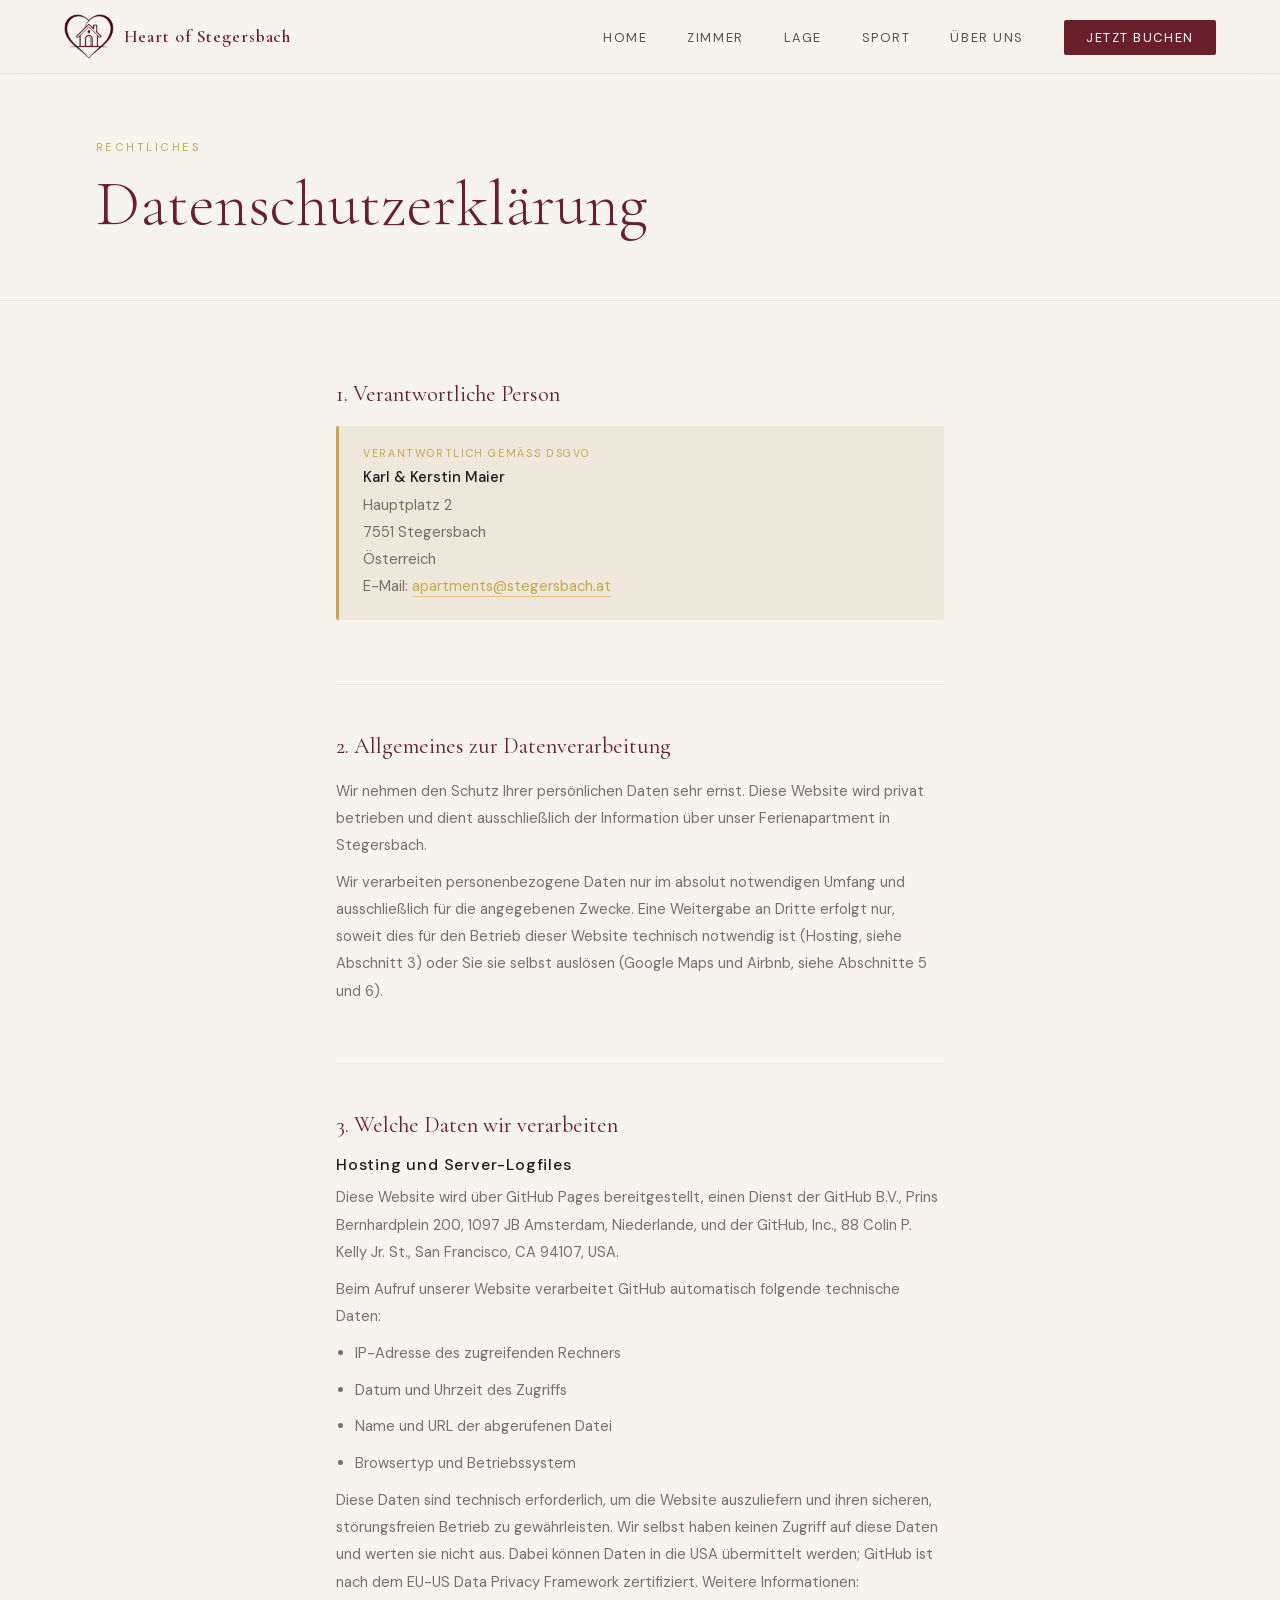
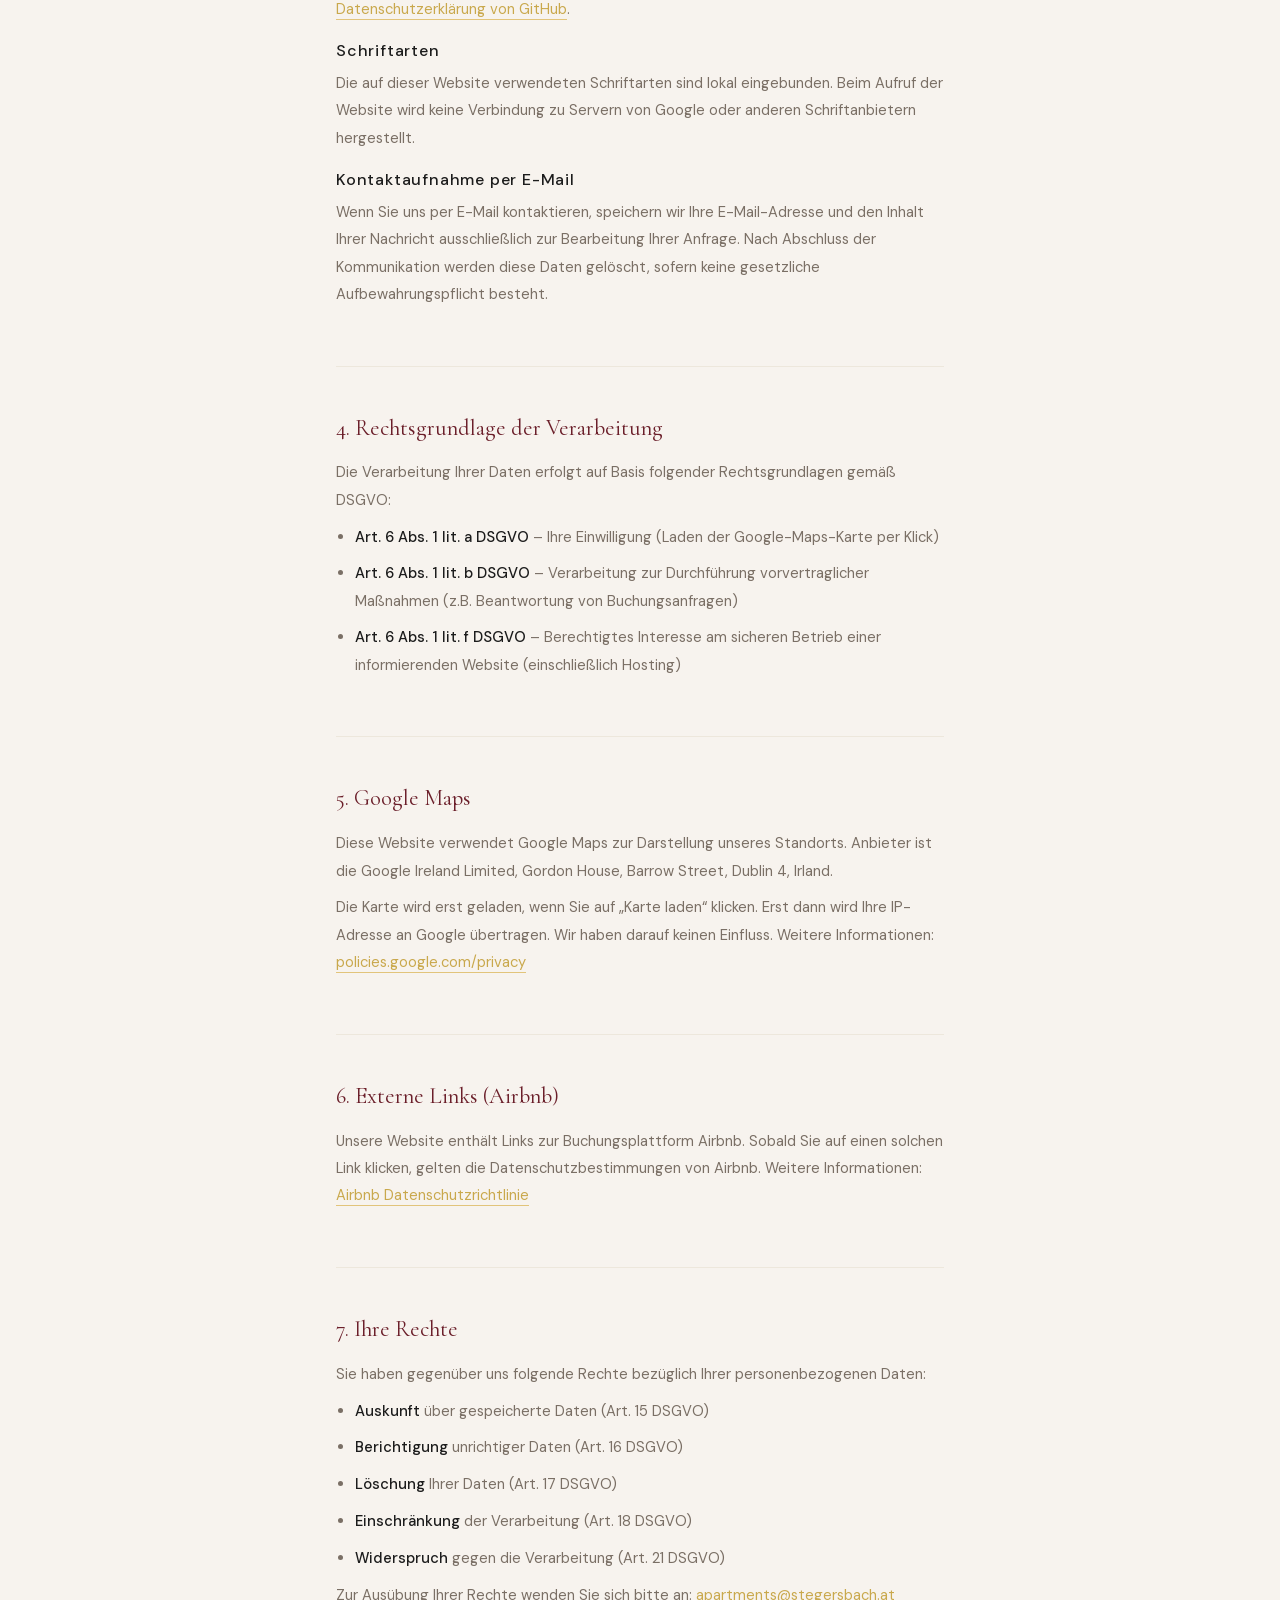
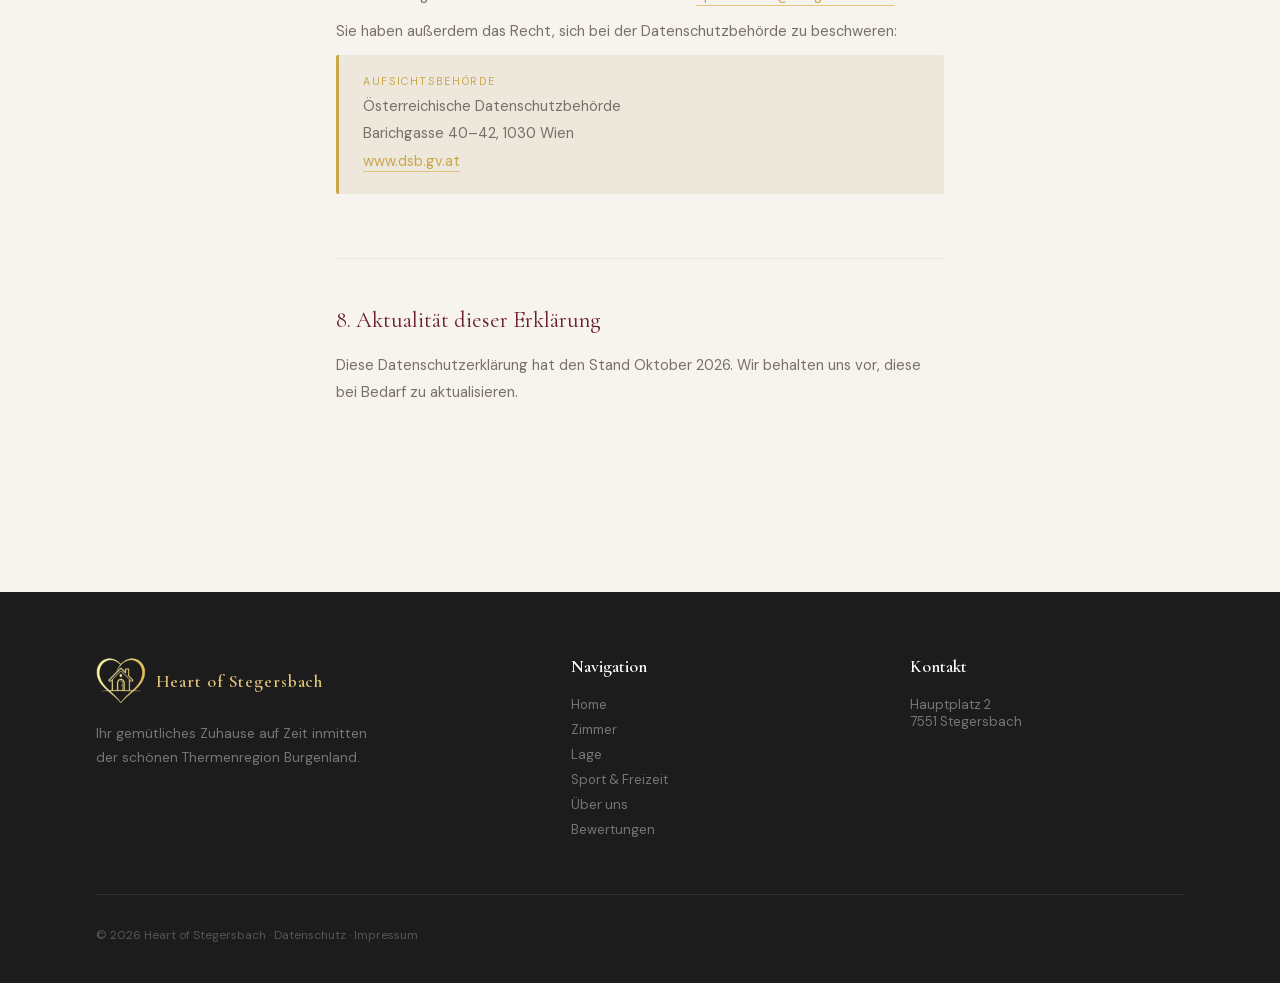
==== commit 72814966: "Datenschutzerklärung aktualisiert GitHub Pages als Hoster genannt (inkl. Data Privacy Framework), lo" ====
--- a/datenschutz.html
+++ b/datenschutz.html
@@ -153,21 +153,25 @@
     <div class="legal-section">
       <h2>2. Allgemeines zur Datenverarbeitung</h2>
       <p>Wir nehmen den Schutz Ihrer persönlichen Daten sehr ernst. Diese Website wird privat betrieben und dient ausschließlich der Information über unser Ferienapartment in Stegersbach.</p>
-      <p>Wir verarbeiten personenbezogene Daten nur im absolut notwendigen Umfang und ausschließlich für die angegebenen Zwecke. Eine Weitergabe an Dritte findet nicht statt.</p>
+      <p>Wir verarbeiten personenbezogene Daten nur im absolut notwendigen Umfang und ausschließlich für die angegebenen Zwecke. Eine Weitergabe an Dritte erfolgt nur, soweit dies für den Betrieb dieser Website technisch notwendig ist (Hosting, siehe Abschnitt 3) oder Sie sie selbst auslösen (Google Maps und Airbnb, siehe Abschnitte 5 und 6).</p>
     </div>
 
     <div class="legal-section">
       <h2>3. Welche Daten wir verarbeiten</h2>
 
-      <h3>Server-Logfiles</h3>
-      <p>Beim Besuch unserer Website speichert der Webserver automatisch folgende technische Daten:</p>
+      <h3>Hosting und Server-Logfiles</h3>
+      <p>Diese Website wird über GitHub Pages bereitgestellt, einen Dienst der GitHub B.V., Prins Bernhardplein 200, 1097 JB Amsterdam, Niederlande, und der GitHub, Inc., 88 Colin P. Kelly Jr. St., San Francisco, CA 94107, USA.</p>
+      <p>Beim Aufruf unserer Website verarbeitet GitHub automatisch folgende technische Daten:</p>
       <ul>
         <li>IP-Adresse des zugreifenden Rechners</li>
         <li>Datum und Uhrzeit des Zugriffs</li>
         <li>Name und URL der abgerufenen Datei</li>
         <li>Browsertyp und Betriebssystem</li>
       </ul>
-      <p>Diese Daten werden ausschließlich zur Sicherstellung eines störungsfreien Betriebs der Website verwendet und nach 7 Tagen automatisch gelöscht.</p>
+      <p>Diese Daten sind technisch erforderlich, um die Website auszuliefern und ihren sicheren, störungsfreien Betrieb zu gewährleisten. Wir selbst haben keinen Zugriff auf diese Daten und werten sie nicht aus. Dabei können Daten in die USA übermittelt werden; GitHub ist nach dem EU-US Data Privacy Framework zertifiziert. Weitere Informationen: <a href="https://docs.github.com/de/site-policy/privacy-policies/github-general-privacy-statement" target="_blank" rel="noopener">Datenschutzerklärung von GitHub</a>.</p>
+
+      <h3>Schriftarten</h3>
+      <p>Die auf dieser Website verwendeten Schriftarten sind lokal eingebunden. Beim Aufruf der Website wird keine Verbindung zu Servern von Google oder anderen Schriftanbietern hergestellt.</p>
 
       <h3>Kontaktaufnahme per E-Mail</h3>
       <p>Wenn Sie uns per E-Mail kontaktieren, speichern wir Ihre E-Mail-Adresse und den Inhalt Ihrer Nachricht ausschließlich zur Bearbeitung Ihrer Anfrage. Nach Abschluss der Kommunikation werden diese Daten gelöscht, sofern keine gesetzliche Aufbewahrungspflicht besteht.</p>
@@ -177,15 +181,16 @@
       <h2>4. Rechtsgrundlage der Verarbeitung</h2>
       <p>Die Verarbeitung Ihrer Daten erfolgt auf Basis folgender Rechtsgrundlagen gemäß DSGVO:</p>
       <ul>
+        <li><strong>Art. 6 Abs. 1 lit. a DSGVO</strong> – Ihre Einwilligung (Laden der Google-Maps-Karte per Klick)</li>
         <li><strong>Art. 6 Abs. 1 lit. b DSGVO</strong> – Verarbeitung zur Durchführung vorvertraglicher Maßnahmen (z.B. Beantwortung von Buchungsanfragen)</li>
-        <li><strong>Art. 6 Abs. 1 lit. f DSGVO</strong> – Berechtigtes Interesse am Betrieb einer informierenden Website</li>
+        <li><strong>Art. 6 Abs. 1 lit. f DSGVO</strong> – Berechtigtes Interesse am sicheren Betrieb einer informierenden Website (einschließlich Hosting)</li>
       </ul>
     </div>
 
     <div class="legal-section">
       <h2>5. Google Maps</h2>
       <p>Diese Website verwendet Google Maps zur Darstellung unseres Standorts. Anbieter ist die Google Ireland Limited, Gordon House, Barrow Street, Dublin 4, Irland.</p>
-      <p>Bei Nutzung von Google Maps wird Ihre IP-Adresse an Google übertragen. Wir haben darauf keinen Einfluss. Weitere Informationen: <a href="https://policies.google.com/privacy" target="_blank" rel="noopener">policies.google.com/privacy</a></p>
+      <p>Die Karte wird erst geladen, wenn Sie auf „Karte laden“ klicken. Erst dann wird Ihre IP-Adresse an Google übertragen. Wir haben darauf keinen Einfluss. Weitere Informationen: <a href="https://policies.google.com/privacy" target="_blank" rel="noopener">policies.google.com/privacy</a></p>
     </div>
 
     <div class="legal-section">
@@ -215,7 +220,7 @@
 
     <div class="legal-section">
       <h2>8. Aktualität dieser Erklärung</h2>
-      <p>Diese Datenschutzerklärung hat den Stand Mai 2026. Wir behalten uns vor, diese bei Bedarf zu aktualisieren.</p>
+      <p>Diese Datenschutzerklärung hat den Stand Oktober 2026. Wir behalten uns vor, diese bei Bedarf zu aktualisieren.</p>
     </div>
 
   </div>
